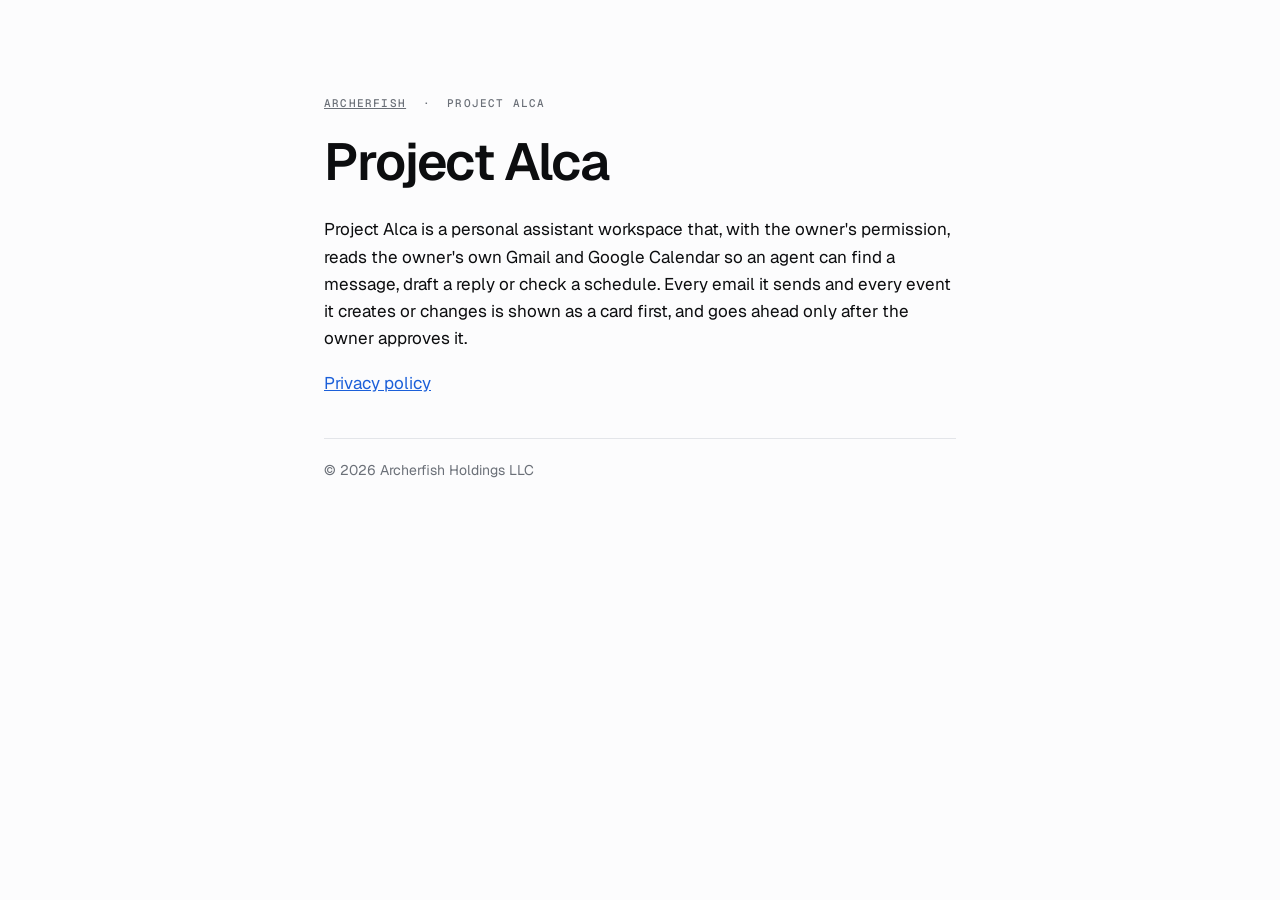
==== alca/index.html @ 293ad614 "Alca: home page and privacy policy for its Google sign-in screen Co-Authored-By: Claude Opus 5.5 <no" ====
<!doctype html>
<html lang="en">
<head>
<meta charset="utf-8">
<meta name="viewport" content="width=device-width,initial-scale=1,viewport-fit=cover">
<title>Project Alca · Archerfish</title>
<meta name="description" content="Project Alca is a personal assistant workspace.">
<link rel="preconnect" href="https://fonts.googleapis.com">
<link rel="preconnect" href="https://fonts.gstatic.com" crossorigin>
<link rel="stylesheet" href="https://fonts.googleapis.com/css2?family=Geist:wght@400;500;600&family=Geist+Mono:wght@500&display=swap">
<style>
:root{
  color-scheme:dark;
  --ground:#08090A; --ink:#E4E6EA; --muted:#8A8F98; --line:#26282D; --accent:#5EA2FF;
  --sans:"Geist",system-ui,-apple-system,"Segoe UI",Helvetica,sans-serif;
  --mono:"Geist Mono",ui-monospace,"SF Mono",Menlo,monospace;
}
@media (prefers-color-scheme:light){
  :root{color-scheme:light;--ground:#FCFCFD;--ink:#0C0D0F;--muted:#6B7078;--line:#E3E5E9;--accent:#1B5FD9}
}
*{box-sizing:border-box}
html,body{margin:0}
body{background:var(--ground);color:var(--ink);font-family:var(--sans);font-size:17px;line-height:1.6;-webkit-font-smoothing:antialiased}
.wrap{max-width:680px;margin:0 auto;padding:clamp(48px,10vw,96px) 24px 64px}
.eyebrow{font:500 11px/1.4 var(--mono);letter-spacing:.11em;text-transform:uppercase;color:var(--muted);margin:0 0 24px}
.eyebrow a{color:inherit}
h1{font-weight:600;font-size:clamp(2.25rem,6vw,3.25rem);line-height:1.02;letter-spacing:-.03em;margin:0 0 28px}
p{margin:0 0 18px}
a{color:var(--accent)}
footer{border-top:1px solid var(--line);margin-top:40px;padding-top:20px;color:var(--muted);font-size:.875rem}
:focus-visible{outline:2px solid var(--accent);outline-offset:3px;border-radius:3px}
</style>
</head>
<body>
<main class="wrap">
  <p class="eyebrow"><a href="/">Archerfish</a> &nbsp;·&nbsp; Project Alca</p>
  <h1>Project Alca</h1>
  <p>Project Alca is a personal assistant workspace that, with the owner's permission, reads the owner's own Gmail and Google Calendar so an agent can find a message, draft a reply or check a schedule. Every email it sends and every event it creates or changes is shown as a card first, and goes ahead only after the owner approves it.</p>
  <p><a href="/alca/privacy/">Privacy policy</a></p>
  <footer>© 2026 Archerfish Holdings LLC</footer>
</main>
</body>
</html>
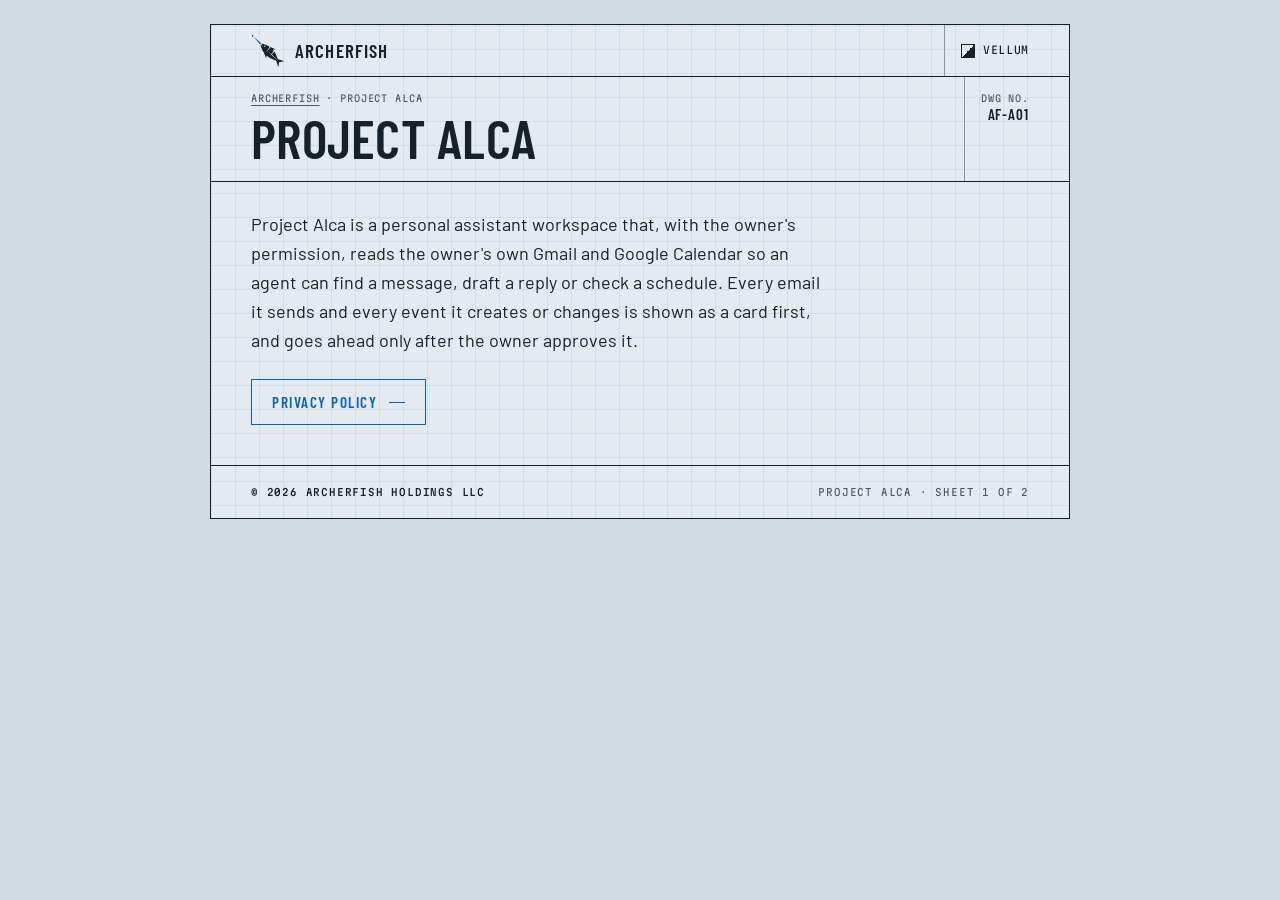
==== commit 70bcc493: "Blueprint redesign: homepage as a drafting sheet, Alca pages to match - Homepage: engineering-drawin" ====
--- a/alca/index.html
+++ b/alca/index.html
@@ -5,39 +5,64 @@
 <meta name="viewport" content="width=device-width,initial-scale=1,viewport-fit=cover">
 <title>Project Alca · Archerfish</title>
 <meta name="description" content="Project Alca is a personal assistant workspace.">
+<link rel="icon" type="image/png" href="../assets/favicon.png">
+<link rel="apple-touch-icon" href="../assets/apple-touch-icon.png">
 <link rel="preconnect" href="https://fonts.googleapis.com">
 <link rel="preconnect" href="https://fonts.gstatic.com" crossorigin>
-<link rel="stylesheet" href="https://fonts.googleapis.com/css2?family=Geist:wght@400;500;600&family=Geist+Mono:wght@500&display=swap">
-<style>
-:root{
-  color-scheme:dark;
-  --ground:#08090A; --ink:#E4E6EA; --muted:#8A8F98; --line:#26282D; --accent:#5EA2FF;
-  --sans:"Geist",system-ui,-apple-system,"Segoe UI",Helvetica,sans-serif;
-  --mono:"Geist Mono",ui-monospace,"SF Mono",Menlo,monospace;
-}
-@media (prefers-color-scheme:light){
-  :root{color-scheme:light;--ground:#FCFCFD;--ink:#0C0D0F;--muted:#6B7078;--line:#E3E5E9;--accent:#1B5FD9}
-}
-*{box-sizing:border-box}
-html,body{margin:0}
-body{background:var(--ground);color:var(--ink);font-family:var(--sans);font-size:17px;line-height:1.6;-webkit-font-smoothing:antialiased}
-.wrap{max-width:680px;margin:0 auto;padding:clamp(48px,10vw,96px) 24px 64px}
-.eyebrow{font:500 11px/1.4 var(--mono);letter-spacing:.11em;text-transform:uppercase;color:var(--muted);margin:0 0 24px}
-.eyebrow a{color:inherit}
-h1{font-weight:600;font-size:clamp(2.25rem,6vw,3.25rem);line-height:1.02;letter-spacing:-.03em;margin:0 0 28px}
-p{margin:0 0 18px}
-a{color:var(--accent)}
-footer{border-top:1px solid var(--line);margin-top:40px;padding-top:20px;color:var(--muted);font-size:.875rem}
-:focus-visible{outline:2px solid var(--accent);outline-offset:3px;border-radius:3px}
-</style>
+<link rel="stylesheet" href="https://fonts.googleapis.com/css2?family=Barlow+Condensed:wght@500;600&family=Barlow:wght@400;500;600&family=Martian+Mono:wdth,wght@75..112.5,400..500&display=swap">
+<link rel="stylesheet" href="../assets/doc.css">
+<script>try{var t=localStorage.getItem('af-theme');if(t)document.documentElement.setAttribute('data-theme',t)}catch(e){}</script>
 </head>
 <body>
-<main class="wrap">
-  <p class="eyebrow"><a href="/">Archerfish</a> &nbsp;·&nbsp; Project Alca</p>
-  <h1>Project Alca</h1>
-  <p>Project Alca is a personal assistant workspace that, with the owner's permission, reads the owner's own Gmail and Google Calendar so an agent can find a message, draft a reply or check a schedule. Every email it sends and every event it creates or changes is shown as a card first, and goes ahead only after the owner approves it.</p>
-  <p><a href="/alca/privacy/">Privacy policy</a></p>
-  <footer>© 2026 Archerfish Holdings LLC</footer>
-</main>
+<div class="sheet">
+  <header class="strip wrap">
+    <a class="wordmark" href="/">
+      <svg width="34" height="34" viewBox="0 0 256 256" aria-hidden="true">
+        <mask id="logoInk"><image href="../assets/logo-ink.png" width="256" height="256"/></mask>
+        <mask id="logoJet"><image href="../assets/logo-jet.png" width="256" height="256"/></mask>
+        <rect width="256" height="256" fill="currentColor" mask="url(#logoInk)"/>
+        <rect width="256" height="256" fill="var(--accent)" mask="url(#logoJet)"/>
+      </svg>
+      Archerfish
+    </a>
+    <button class="themebtn" type="button" id="theme" aria-label="Switch colour theme"><span class="sw" aria-hidden="true"></span><span id="theme-label">Theme</span></button>
+  </header>
+
+  <main>
+    <div class="tb wrap">
+      <div>
+        <span class="crumbs"><a href="/">Archerfish</a> · Project Alca</span>
+        <h1>Project Alca</h1>
+      </div>
+      <div class="no"><small>Dwg no.</small><strong>AF-A01</strong></div>
+    </div>
+
+    <div class="doc wrap">
+      <p class="lead">Project Alca is a personal assistant workspace that, with the owner's permission, reads the owner's own Gmail and Google Calendar so an agent can find a message, draft a reply or check a schedule. Every email it sends and every event it creates or changes is shown as a card first, and goes ahead only after the owner approves it.</p>
+      <div class="links"><a class="btn" href="/alca/privacy/">Privacy policy</a></div>
+    </div>
+  </main>
+
+  <footer>
+    <div class="wrap">
+      <span class="legal"><b>© 2026 Archerfish Holdings LLC</b></span>
+      <span class="legal end">Project Alca · Sheet 1 of 2</span>
+    </div>
+  </footer>
+</div>
+<script>
+(function(){
+  var root = document.documentElement, label = document.getElementById('theme-label');
+  function isDark(){ var t = root.getAttribute('data-theme'); return t ? t === 'dark' : matchMedia('(prefers-color-scheme: dark)').matches; }
+  function paint(){ label.textContent = isDark() ? 'Blueprint' : 'Vellum'; }
+  paint();
+  try{ matchMedia('(prefers-color-scheme: dark)').addEventListener('change', paint); }catch(e){}
+  document.getElementById('theme').addEventListener('click', function(){
+    var next = isDark() ? 'light' : 'dark';
+    root.setAttribute('data-theme', next); paint();
+    try{ localStorage.setItem('af-theme', next); }catch(e){}
+  });
+})();
+</script>
 </body>
 </html>
--- a/assets/doc.css
+++ b/assets/doc.css
@@ -0,0 +1,92 @@
+/* Archerfish document sheets (Project Alca pages). Same drafting tokens as the homepage. */
+:root{
+  color-scheme:light;
+  --desk:#D2DAE1; --paper:#E4EAEF; --grid:rgba(38,72,104,.075);
+  --ink:#18212A; --graphite:#4E5A65; --rule:#8B99A6; --rule-soft:#B7C3CD; --accent:#0F64A6;
+  --display:"Barlow Condensed","Arial Narrow","Helvetica Neue",Arial,sans-serif;
+  --sans:"Barlow","Helvetica Neue",Arial,sans-serif;
+  --mono:"Martian Mono",ui-monospace,"SF Mono",Menlo,Consolas,monospace;
+  --gutter:16px;
+}
+@media (prefers-color-scheme:dark){
+  :root:not([data-theme="light"]){
+    color-scheme:dark;
+    --desk:#061B33; --paper:#0B2B4F; --grid:rgba(168,214,255,.075);
+    --ink:#E3F2FB; --graphite:#9FBBD1; --rule:#5E87AC; --rule-soft:#2B5378; --accent:#8BE3FF;
+  }
+}
+:root[data-theme="dark"]{
+  color-scheme:dark;
+  --desk:#061B33; --paper:#0B2B4F; --grid:rgba(168,214,255,.075);
+  --ink:#E3F2FB; --graphite:#9FBBD1; --rule:#5E87AC; --rule-soft:#2B5378; --accent:#8BE3FF;
+}
+@media (min-width:760px){:root{--gutter:40px}}
+
+*{box-sizing:border-box}
+html,body{margin:0}
+body{background:var(--desk);color:var(--ink);font:400 17px/1.62 var(--sans);-webkit-font-smoothing:antialiased}
+a{color:var(--accent);text-underline-offset:3px}
+:focus-visible{outline:2px dashed var(--accent);outline-offset:3px}
+
+.sheet{
+  max-width:860px; margin:0 auto; min-height:100vh;
+  background-color:var(--paper);
+  background-image:linear-gradient(var(--grid) 1px,transparent 1px),linear-gradient(90deg,var(--grid) 1px,transparent 1px);
+  background-size:24px 24px;
+  border-inline:1px solid var(--rule);
+}
+@media (min-width:900px){.sheet{min-height:0;margin:24px auto;border:1.5px solid var(--ink)}}
+.wrap{
+  padding-left:max(var(--gutter),env(safe-area-inset-left,0px));
+  padding-right:max(var(--gutter),env(safe-area-inset-right,0px));
+}
+
+/* top strip */
+.strip{display:flex;align-items:stretch;justify-content:space-between;border-bottom:1px solid var(--ink);min-height:52px}
+.wordmark{display:flex;align-items:center;gap:10px;text-decoration:none;color:var(--ink);font:600 19px/1 var(--display);letter-spacing:.06em;text-transform:uppercase}
+.wordmark svg{flex:none;display:block}
+.themebtn{
+  display:flex;align-items:center;gap:8px;min-height:44px;padding:0 0 0 16px;
+  background:transparent;color:var(--ink);border:0;border-left:1px solid var(--rule);
+  font:400 10.5px/1 var(--mono);font-stretch:87.5%;letter-spacing:.06em;text-transform:uppercase;cursor:pointer;
+}
+.themebtn .sw{width:14px;height:14px;border:1.5px solid currentColor;background:linear-gradient(135deg,var(--paper) 50%,var(--ink) 50%)}
+.themebtn:hover{color:var(--accent)}
+
+/* title block */
+.tb{display:grid;grid-template-columns:minmax(0,1fr) auto;border-bottom:1.5px solid var(--ink)}
+.tb > div{padding:14px 0 16px;min-width:0}
+.tb .no{padding-left:16px;border-left:1px solid var(--rule);text-align:right}
+.tb small,.crumbs{display:block;font:400 9.5px/1.5 var(--mono);font-stretch:87.5%;letter-spacing:.09em;text-transform:uppercase;color:var(--graphite)}
+.crumbs a{color:inherit}
+.tb strong{display:block;font:600 15px/1.3 var(--display);letter-spacing:.06em;text-transform:uppercase}
+h1{margin:6px 0 0;font:600 clamp(2.2rem,6vw,3.4rem)/.98 var(--display);text-transform:uppercase;letter-spacing:.005em;text-wrap:balance}
+
+/* body copy */
+.doc{padding-block:28px 40px;max-width:66ch}
+.doc p,.doc li{margin:0 0 14px}
+.doc ul{margin:0 0 14px;padding-left:1.2em}
+.doc li::marker{color:var(--accent)}
+.doc h2{
+  display:flex;align-items:baseline;gap:12px;margin:34px 0 10px;
+  font:600 1.15rem/1.2 var(--display);letter-spacing:.06em;text-transform:uppercase;
+}
+.doc h2::before{content:"";flex:none;width:18px;height:1.5px;background:var(--accent);transform:translateY(-4px)}
+.updated{font:400 10.5px/1.5 var(--mono);font-stretch:87.5%;letter-spacing:.06em;text-transform:uppercase;color:var(--graphite)}
+.lead{font-size:1.125rem}
+.links{display:flex;flex-wrap:wrap;gap:12px;margin-top:24px}
+.btn{
+  display:inline-flex;align-items:center;gap:12px;min-height:46px;padding:0 20px;
+  border:1.5px solid var(--accent);color:var(--accent);text-decoration:none;
+  font:600 .95rem/1 var(--display);letter-spacing:.1em;text-transform:uppercase;
+}
+.btn::after{content:"";width:16px;height:1.5px;background:currentColor}
+.btn:hover{background:var(--accent);color:var(--paper)}
+
+footer{border-top:1.5px solid var(--ink)}
+footer .wrap{display:flex;flex-wrap:wrap;gap:6px 24px;align-items:center;min-height:52px;padding-block:12px}
+.legal{font:400 10px/1.5 var(--mono);font-stretch:87.5%;letter-spacing:.08em;text-transform:uppercase;color:var(--graphite)}
+.legal b{font-weight:500;color:var(--ink)}
+.legal.end{margin-left:auto}
+
+@media (prefers-reduced-motion:reduce){*{transition:none!important}}
